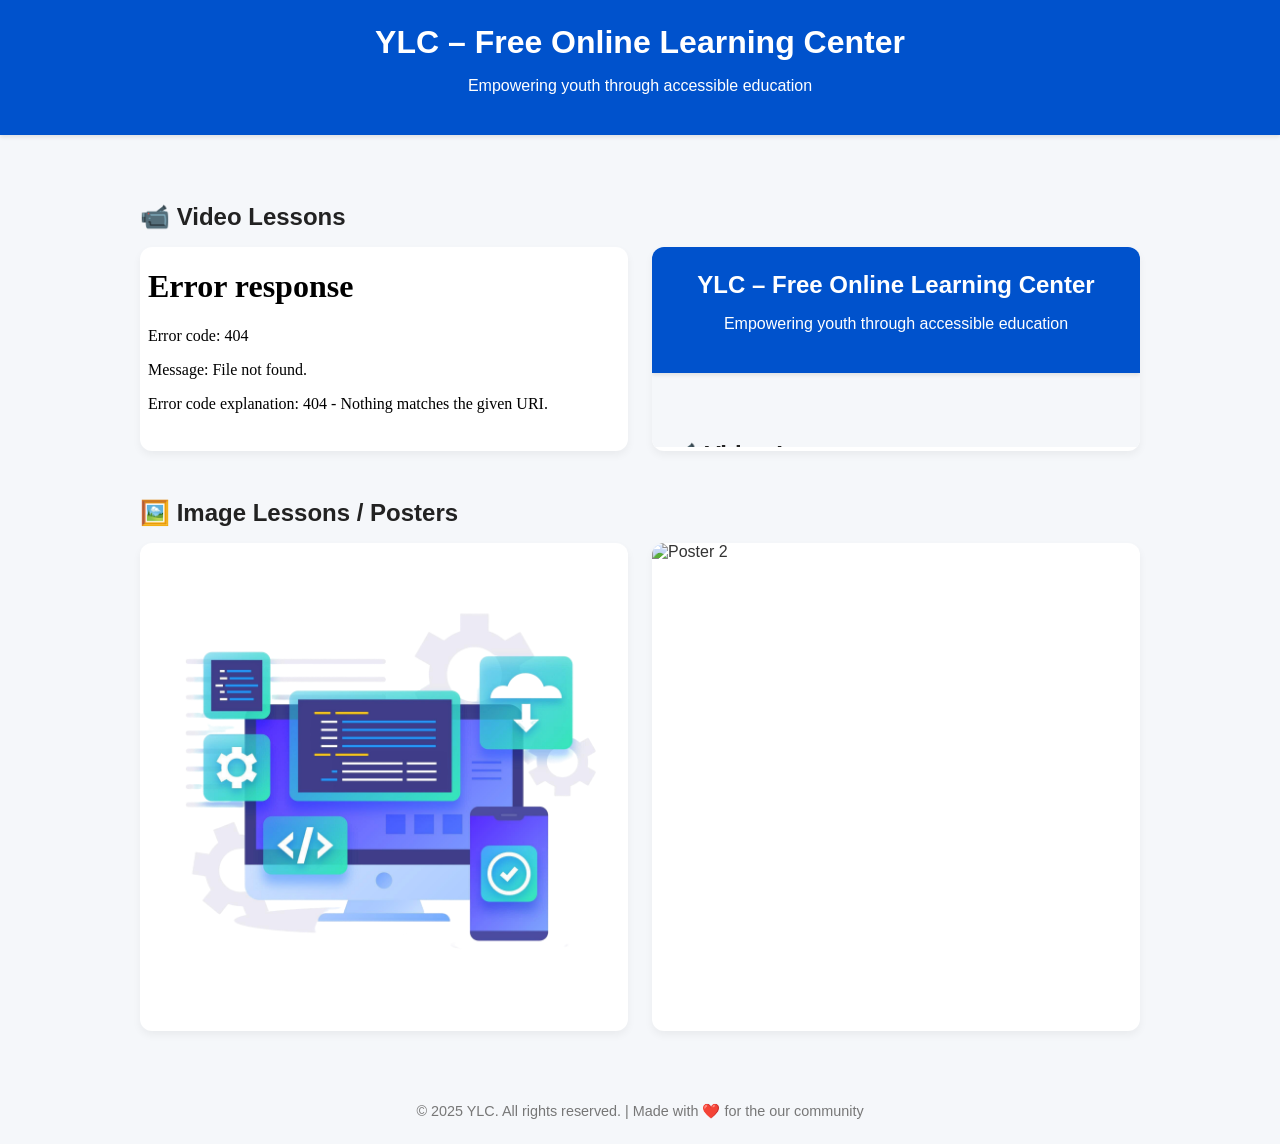
==== index.html @ c0b1ad54 "Update and rename main.html to index.html" ====
<!DOCTYPE html>
<html lang="en">
<head>
  <meta charset="UTF-8">
  <meta name="viewport" content="width=device-width, initial-scale=1">
  <title>YLC – Free Online Learning Center</title>
  <style>
    body {
      font-family: 'Segoe UI', sans-serif;
      background: #f5f7fa;
      margin: 0;
      padding: 0;
      color: #333;
    }

    header {
      background-color: #0052cc;
      color: white;
      padding: 1.5rem;
      text-align: center;
      box-shadow: 0 2px 4px rgba(0,0,0,0.1);
    }

    header h1 {
      margin: 0;
      font-size: 2rem;
    }

    .container {
      max-width: 1000px;
      margin: 2rem auto;
      padding: 1rem;
    }

    .section-title {
      font-size: 1.5rem;
      margin-bottom: 1rem;
      color: #222;
    }

    .videos, .images {
      display: grid;
      grid-template-columns: repeat(auto-fit, minmax(280px, 1fr));
      gap: 1.5rem;
    }

    .video-box, .image-box {
      background: white;
      border-radius: 12px;
      box-shadow: 0 4px 8px rgba(0,0,0,0.05);
      overflow: hidden;
      transition: transform 0.2s ease;
    }

    .video-box:hover, .image-box:hover {
      transform: translateY(-4px);
    }

    .video-box iframe {
      width: 100%;
      height: 200px;
      border: none;
    }

    .image-box img {
      width: 100%;
      height: auto;
      display: block;
    }

    .footer {
      text-align: center;
      padding: 1.5rem;
      font-size: 0.9rem;
      color: #777;
    }

    @media (max-width: 500px) {
      header h1 {
        font-size: 1.5rem;
      }
    }
  </style>
</head>
<body>

<header>
  <h1>YLC – Free Online Learning Center</h1>
  <p>Empowering youth through accessible education</p>
</header>

<div class="container">
  <section>
    <h2 class="section-title">📹 Video Lessons</h2>
    <div class="videos">
      <div class="video-box">
        <iframe src="Introduction to Basic Programming_ Summing Integers and Checking Even or Odd Numbers.mp4" title="Lesson 1"></iframe>
      </div>
      <div class="video-box">
        <iframe src="#" title="Lesson 2"></iframe>
      </div>
    </div>
  </section>

  <section style="margin-top: 3rem;">
    <h2 class="section-title">🖼️ Image Lessons / Posters</h2>
    <div class="images">
      <div class="image-box">
        <img src="desktop-smartphone-app-development.png" alt="Poster 1">
      </div>
      <div class="image-box">
        <img src="#" alt="Poster 2">
      </div>
    </div>
  </section>
</div>

<div class="footer">
  &copy; 2025 YLC. All rights reserved. | Made with ❤️ for the our community

</body>
</html>
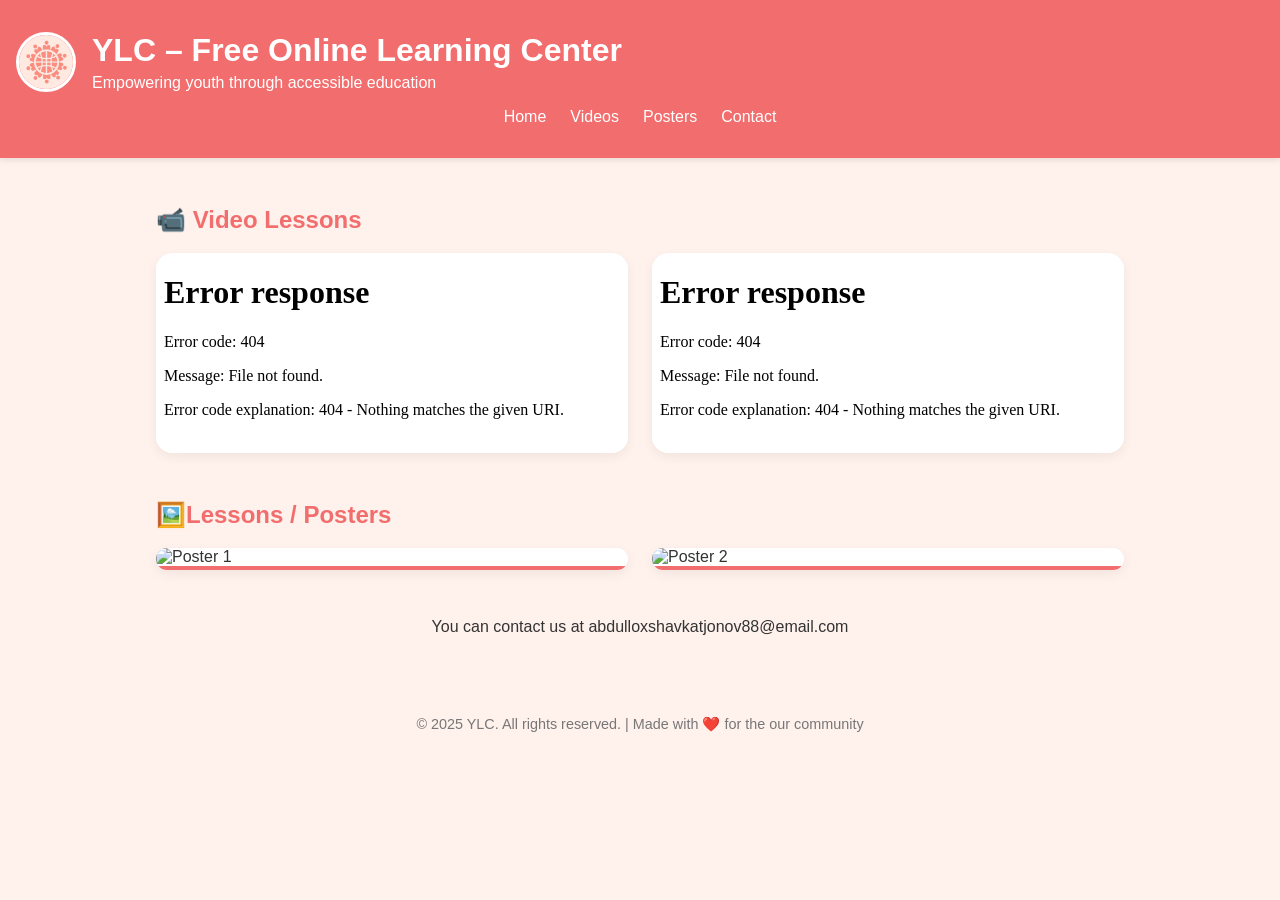
==== commit c8050834: "Add files via upload" ====
--- a/index.html
+++ b/index.html
@@ -1,122 +1,73 @@
 <!DOCTYPE html>
 <html lang="en">
 <head>
-  <meta charset="UTF-8">
-  <meta name="viewport" content="width=device-width, initial-scale=1">
+  <meta charset="UTF-8" />
+  <meta name="viewport" content="width=device-width, initial-scale=1" />
   <title>YLC – Free Online Learning Center</title>
-  <style>
-    body {
-      font-family: 'Segoe UI', sans-serif;
-      background: #f5f7fa;
-      margin: 0;
-      padding: 0;
-      color: #333;
-    }
-
-    header {
-      background-color: #0052cc;
-      color: white;
-      padding: 1.5rem;
-      text-align: center;
-      box-shadow: 0 2px 4px rgba(0,0,0,0.1);
-    }
-
-    header h1 {
-      margin: 0;
-      font-size: 2rem;
-    }
-
-    .container {
-      max-width: 1000px;
-      margin: 2rem auto;
-      padding: 1rem;
-    }
-
-    .section-title {
-      font-size: 1.5rem;
-      margin-bottom: 1rem;
-      color: #222;
-    }
-
-    .videos, .images {
-      display: grid;
-      grid-template-columns: repeat(auto-fit, minmax(280px, 1fr));
-      gap: 1.5rem;
-    }
-
-    .video-box, .image-box {
-      background: white;
-      border-radius: 12px;
-      box-shadow: 0 4px 8px rgba(0,0,0,0.05);
-      overflow: hidden;
-      transition: transform 0.2s ease;
-    }
-
-    .video-box:hover, .image-box:hover {
-      transform: translateY(-4px);
-    }
-
-    .video-box iframe {
-      width: 100%;
-      height: 200px;
-      border: none;
-    }
-
-    .image-box img {
-      width: 100%;
-      height: auto;
-      display: block;
-    }
-
-    .footer {
-      text-align: center;
-      padding: 1.5rem;
-      font-size: 0.9rem;
-      color: #777;
-    }
-
-    @media (max-width: 500px) {
-      header h1 {
-        font-size: 1.5rem;
-      }
-    }
-  </style>
+  <link rel="stylesheet" href="style.css" />
 </head>
 <body>
 
 <header>
-  <h1>YLC – Free Online Learning Center</h1>
-  <p>Empowering youth through accessible education</p>
+  <div class="header-content">
+    <img src="logo.jpeg" alt="YLC Logo" class="logo" />
+    <div class="header-text">
+      <h1>YLC – Free Online Learning Center</h1>
+      <p>Empowering youth through accessible education</p>
+    </div>
+  </div>
+
+  <nav class="navbar">
+    <button class="menu-toggle" onclick="toggleMenu()">☰ Menu</button>
+    <ul class="nav-links" id="navLinks">
+      <li><a href="#">Home</a></li>
+      <li><a href="#videos">Videos</a></li>
+      <li><a href="#posters">Posters</a></li>
+      <li><a href="#contact">Contact</a></li>
+    </ul>
+  </nav>
 </header>
 
+
 <div class="container">
-  <section>
+  <section id="videos">
     <h2 class="section-title">📹 Video Lessons</h2>
     <div class="videos">
       <div class="video-box">
         <iframe src="Introduction to Basic Programming_ Summing Integers and Checking Even or Odd Numbers.mp4" title="Lesson 1"></iframe>
       </div>
       <div class="video-box">
-        <iframe src="#" title="Lesson 2"></iframe>
+        <iframe src="Introduction to Basic Programming_ Summing Integers and Checking Even or Odd Numbers.mp4" title="Lesson 2"></iframe>
       </div>
     </div>
   </section>
 
-  <section style="margin-top: 3rem;">
-    <h2 class="section-title">🖼️ Image Lessons / Posters</h2>
+  <section id="posters" style="margin-top: 3rem;">
+    <h2 class="section-title">🖼️Lessons / Posters</h2>
     <div class="images">
       <div class="image-box">
-        <img src="desktop-smartphone-app-development.png" alt="Poster 1">
+        <img src="#" alt="Poster 1" />
       </div>
       <div class="image-box">
-        <img src="#" alt="Poster 2">
+        <img src="#" alt="Poster 2" />
       </div>
     </div>
+  </section>
+
+  <section id="contact" style="margin-top: 3rem;">
+    <p style="text-align: center;">You can contact us at abdulloxshavkatjonov88@email.com</p>
   </section>
 </div>
 
 <div class="footer">
   &copy; 2025 YLC. All rights reserved. | Made with ❤️ for the our community
+</div>
+
+<script>
+  function toggleMenu() {
+    document.getElementById("navLinks").classList.toggle("show");
+  }
+</script>
 
 </body>
 </html>
--- a/style.css
+++ b/style.css
@@ -0,0 +1,181 @@
+/* Reset and base styles */
+* {
+  margin: 0;
+  padding: 0;
+  box-sizing: border-box;
+}
+
+html, body {
+  font-family: 'Segoe UI', sans-serif;
+  background-color: #FFF1EC;
+  color: #333;
+  overflow-x: hidden;
+}
+
+/* Header */
+header {
+  background-color: #F26D6D;
+  color: white;
+  padding: 2rem 1rem;
+  text-align: center;
+  box-shadow: 0 2px 6px rgba(0,0,0,0.1);
+  position: relative;
+}
+.header-content {
+  display: flex;
+  align-items: center;
+  justify-content: flex-start;
+  gap: 1rem;
+  flex-wrap: wrap;
+}
+
+.logo {
+  width: 60px;
+  height: 60px;
+  border-radius: 50%;
+  object-fit: cover;
+  border: 3px solid white;
+  background-color: white;
+}
+
+.header-text {
+  text-align: left;
+}
+
+@media (max-width: 500px) {
+  .header-content {
+    flex-direction: column;
+    align-items: center;
+    text-align: center;
+  }
+
+  .header-text {
+    text-align: center;
+  }
+}
+
+header h1 {
+  margin-bottom: 0.3rem;
+  font-size: 2rem;
+}
+
+header p {
+  font-size: 1rem;
+}
+
+/* Navigation */
+.navbar {
+  margin-top: 1rem;
+}
+
+.menu-toggle {
+  display: none;
+  background-color: #d65a5a;
+  color: white;
+  padding: 0.5rem 1rem;
+  border: none;
+  font-size: 1rem;
+  cursor: pointer;
+  border-radius: 8px;
+}
+
+.nav-links {
+  list-style: none;
+  display: flex;
+  justify-content: center;
+  gap: 1.5rem;
+  margin-top: 1rem;
+  padding: 0;
+}
+
+.nav-links li a {
+  color: white;
+  text-decoration: none;
+  font-weight: 500;
+  transition: color 0.3s ease;
+}
+
+.nav-links li a:hover {
+  color: #ffe0d6;
+}
+
+/* Container & Sections */
+.container {
+  max-width: 1000px;
+  margin: 2rem auto;
+  padding: 1rem;
+}
+
+.section-title {
+  font-size: 1.5rem;
+  margin-bottom: 1.2rem;
+  color: #F26D6D;
+}
+
+/* Cards (Video/Image Boxes) */
+.videos, .images {
+  display: grid;
+  grid-template-columns: repeat(auto-fit, minmax(280px, 1fr));
+  gap: 1.5rem;
+}
+
+.video-box, .image-box {
+  background: white;
+  border-radius: 16px;
+  box-shadow: 0 4px 12px rgba(0,0,0,0.06);
+  overflow: hidden;
+  transition: transform 0.2s ease;
+}
+
+.video-box:hover, .image-box:hover {
+  transform: translateY(-6px);
+}
+
+.video-box iframe {
+  width: 100%;
+  height: 200px;
+  border: none;
+  display: block;
+}
+
+.image-box img {
+  width: 100%;
+  height: auto;
+  display: block;
+  border-bottom: 4px solid #F26D6D;
+}
+
+/* Footer */
+.footer {
+  text-align: center;
+  padding: 2rem;
+  font-size: 0.9rem;
+  color: #777;
+}
+
+/* Responsive Menu */
+@media (max-width: 700px) {
+  .menu-toggle {
+    display: block;
+    margin: 0 auto;
+  }
+
+  .nav-links {
+    display: none;
+    flex-direction: column;
+    align-items: center;
+    background-color: #f26d6d;
+    padding: 1rem;
+    border-radius: 12px;
+  }
+
+  .nav-links.show {
+    display: flex;
+  }
+}
+
+@media (max-width: 500px) {
+  header h1 {
+    font-size: 1.5rem;
+  }
+}
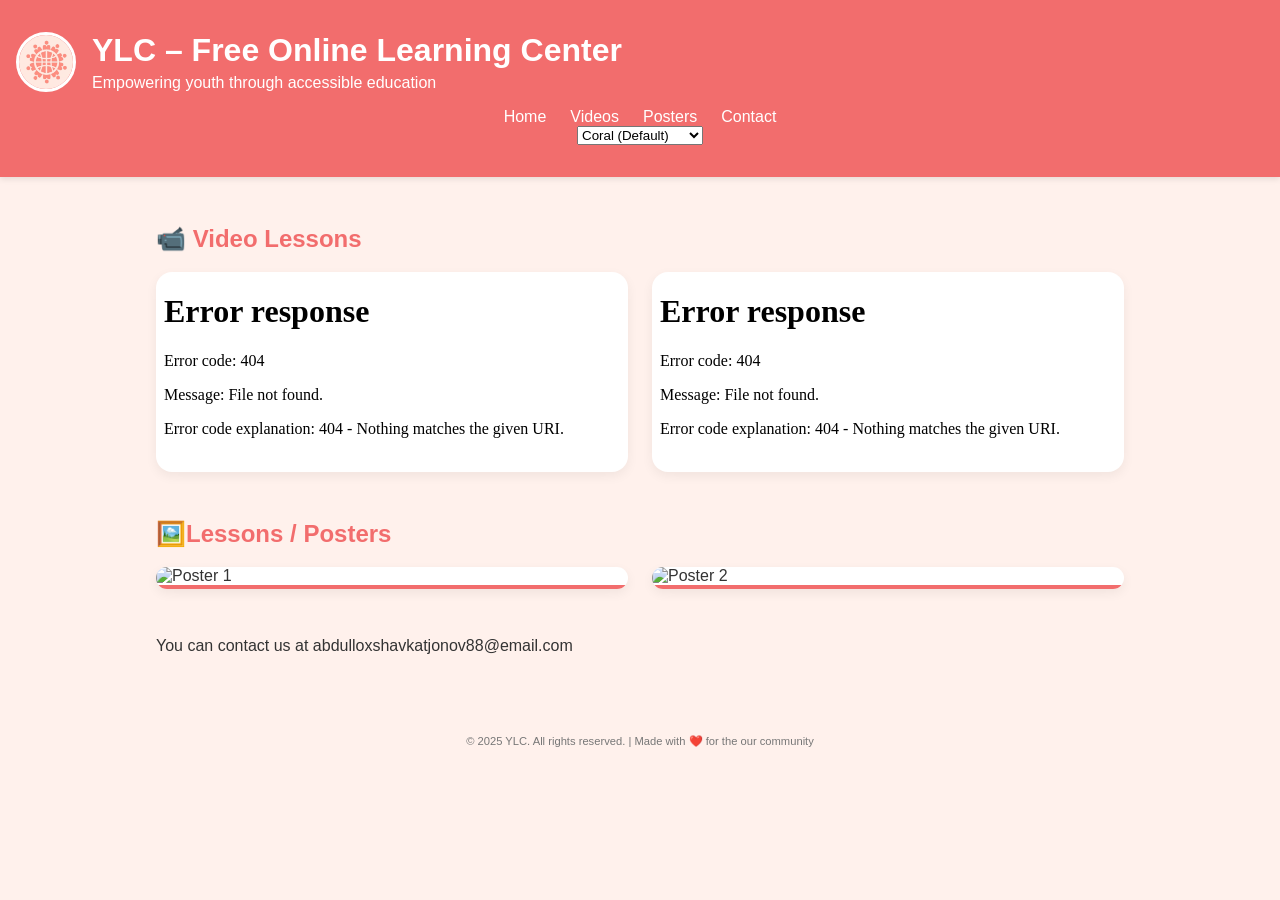
==== commit d3951e71: "Add files via upload" ====
--- a/index.html
+++ b/index.html
@@ -26,7 +26,27 @@
       <li><a href="#contact">Contact</a></li>
     </ul>
   </nav>
+  <select onchange="changeTheme(this.value)">
+    <option value="">Coral (Default)</option>
+    <option value="blue-theme">Blue Professional</option>
+    <option value="green-theme">Green Growth</option>
+    <option value="purple-theme">Purple Innovation</option>
+    <option value="dark-theme">Dark Elegant</option>
+    <option value="ocean-theme">Oceanic Calm</option>
+    <option value="earth-theme">Earth Tones</option>
+    <option value="sunset-theme">Sunset Bold</option>
+    <option value="cyberpunk-theme">Cyberpunk</option>
+    <option value="holo-theme">Holographic Ice</option>
+    <option value="steel-theme">Steel Matrix</option>
+    <option value="quantum-theme">Quantum Blue</option>
+    <option value="infra-theme">Infra Violet</option>
+
+  </select>
+
+
+
 </header>
+
 
 
 <div class="container">
@@ -55,7 +75,7 @@
   </section>
 
   <section id="contact" style="margin-top: 3rem;">
-    <p style="text-align: center;">You can contact us at abdulloxshavkatjonov88@email.com</p>
+    <p style="text-align: c/enter;">You can contact us at abdulloxshavkatjonov88@email.com</p>
   </section>
 </div>
 
@@ -67,7 +87,25 @@
   function toggleMenu() {
     document.getElementById("navLinks").classList.toggle("show");
   }
+  function changeTheme(themeName) {
+    document.body.classList.remove(
+      "blue-theme", "green-theme", "purple-theme", "dark-theme",
+      "ocean-theme", "earth-theme", "sunset-theme",
+      "cyberpunk-theme", "holo-theme", "steel-theme",
+      "quantum-theme", "infra-theme"
+    );
+
+    if (themeName) {
+      document.body.classList.add(themeName);
+    }
+}
+
+
+
+
+
 </script>
+
 
 </body>
 </html>
--- a/style.css
+++ b/style.css
@@ -145,11 +145,15 @@
   border-bottom: 4px solid #F26D6D;
 }
 
+/*contact*/
+.contact {
+    font-size: 1000px;
+}
 /* Footer */
 .footer {
   text-align: center;
   padding: 2rem;
-  font-size: 0.9rem;
+  font-size: 0.7rem;
   color: #777;
 }
 
@@ -179,3 +183,135 @@
     font-size: 1.5rem;
   }
 }
+:root {
+  --bg-color: #FFF1EC;
+  --text-color: #333;
+  --accent-color: #F26D6D;
+  --accent-hover: #ffe0d6;
+  --card-bg: white;
+  --border-color: #F26D6D;
+}
+
+body {
+  background-color: var(--bg-color);
+  color: var(--text-color);
+}
+
+header {
+  background-color: var(--accent-color);
+}
+
+.nav-links li a:hover {
+  color: var(--accent-hover);
+}
+
+.video-box, .image-box {
+  background: var(--card-bg);
+}
+
+.image-box img {
+  border-bottom: 4px solid var(--border-color);
+}
+.blue-theme {
+  --bg-color: #e0f4ff;
+  --text-color: #1a1a2e;
+  --accent-color: #3a7bd5;
+  --accent-hover: #a8d0f0;
+  --card-bg: #ffffff;
+  --border-color: #3a7bd5;
+}
+
+.green-theme {
+  --bg-color: #e9f7f1;
+  --text-color: #1d3c34;
+  --accent-color: #3fb68b;
+  --accent-hover: #a0dfc2;
+  --card-bg: #ffffff;
+  --border-color: #3fb68b;
+}
+
+.purple-theme {
+  --bg-color: #f5f0fa;
+  --text-color: #2e2b4f;
+  --accent-color: #7b4bb7;
+  --accent-hover: #cdbaf0;
+  --card-bg: #ffffff;
+  --border-color: #7b4bb7;
+}
+
+.dark-theme {
+  --bg-color: #121212;
+  --text-color: #f5f5f5;
+  --accent-color: #bb86fc;
+  --accent-hover: #3700b3;
+  --card-bg: #1e1e1e;
+  --border-color: #bb86fc;
+}
+
+.ocean-theme {
+  --bg-color: #e6f3f8;
+  --text-color: #0b2e47;
+  --accent-color: #1b98e0;
+  --accent-hover: #a7d8f8;
+  --card-bg: #ffffff;
+  --border-color: #1b98e0;
+}
+.earth-theme {
+  --bg-color: #f5f0e6;
+  --text-color: #3b2f2f;
+  --accent-color: #a47149;
+  --accent-hover: #e0c6b0;
+  --card-bg: #ffffff;
+  --border-color: #a47149;
+}
+.sunset-theme {
+  --bg-color: #fff4e6;
+  --text-color: #4b1e00;
+  --accent-color: #ff6b35;
+  --accent-hover: #ffb396;
+  --card-bg: #ffffff;
+  --border-color: #ff6b35;
+}
+.cyberpunk-theme {
+  --bg-color: #0d0d0d;
+  --text-color: #f8f8f8;
+  --accent-color: #ff007f;
+  --accent-hover: #ff80bf;
+  --card-bg: #1a1a1a;
+  --border-color: #ff007f;
+}
+.holo-theme {
+  --bg-color: #f2f9ff;
+  --text-color: #1c1c1c;
+  --accent-color: #74b9ff;
+  --accent-hover: #d0e8ff;
+  --card-bg: #ffffff;
+  --border-color: #74b9ff;
+}
+.steel-theme {
+  --bg-color: #e3e6e8;
+  --text-color: #1f1f1f;
+  --accent-color: #607d8b;
+  --accent-hover: #b0c4cc;
+  --card-bg: #f9f9f9;
+  --border-color: #607d8b;
+}
+.quantum-theme {
+  --bg-color: #0f172a;
+  --text-color: #e0f2fe;
+  --accent-color: #38bdf8;
+  --accent-hover: #7dd3fc;
+  --card-bg: #1e293b;
+  --border-color: #38bdf8;
+}
+.infra-theme {
+  --bg-color: #1a1a2e;
+  --text-color: #fdf6ff;
+  --accent-color: #c084fc;
+  --accent-hover: #e9d5ff;
+  --card-bg: #2e2b4f;
+  --border-color: #c084fc;
+}
+
+
+/* And so on, replace hardcoded colors with variables */
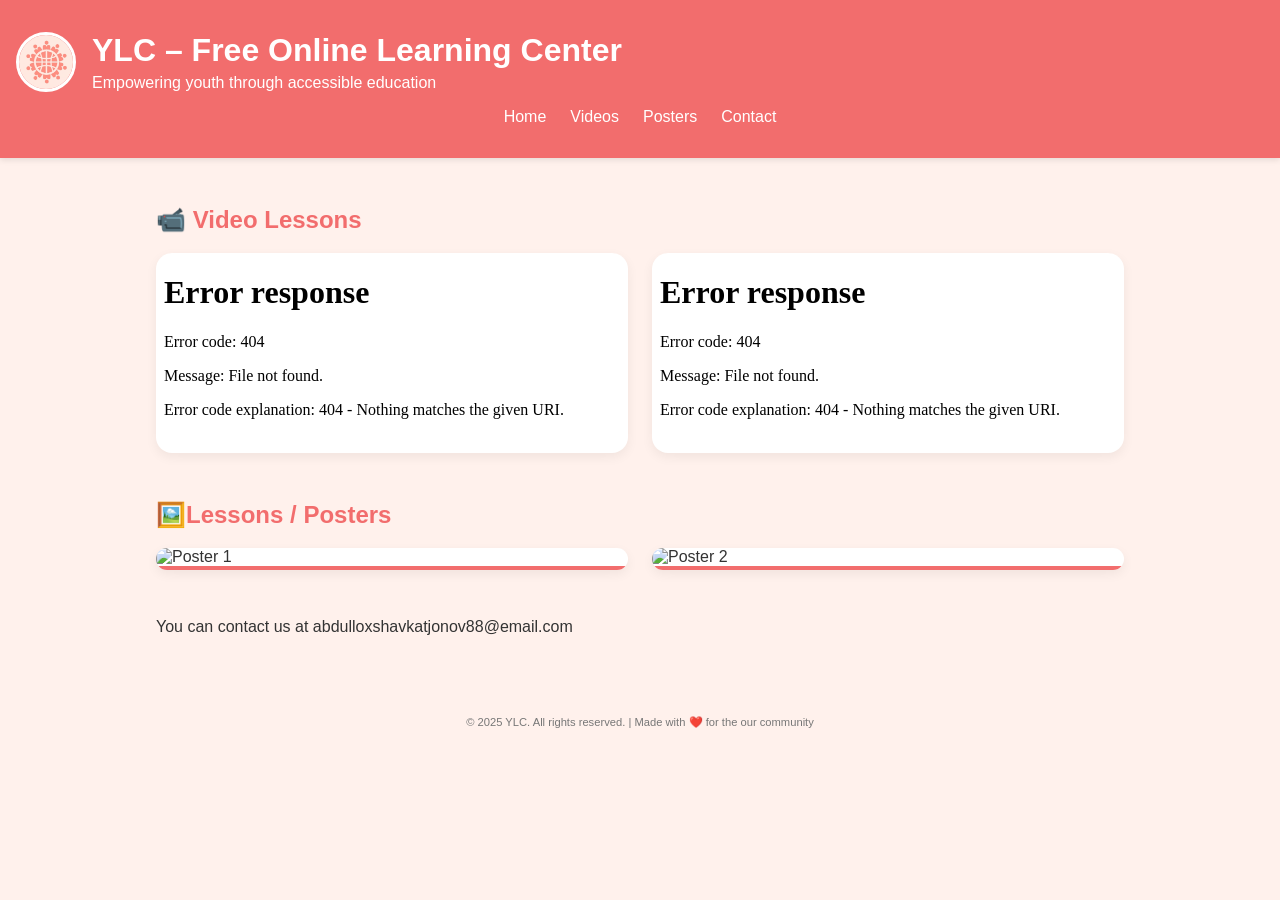
==== commit 0fbe69be: "Add files via upload" ====
--- a/index.html
+++ b/index.html
@@ -5,6 +5,7 @@
   <meta name="viewport" content="width=device-width, initial-scale=1" />
   <title>YLC – Free Online Learning Center</title>
   <link rel="stylesheet" href="style.css" />
+  
 </head>
 <body>
 
@@ -26,22 +27,6 @@
       <li><a href="#contact">Contact</a></li>
     </ul>
   </nav>
-  <select onchange="changeTheme(this.value)">
-    <option value="">Coral (Default)</option>
-    <option value="blue-theme">Blue Professional</option>
-    <option value="green-theme">Green Growth</option>
-    <option value="purple-theme">Purple Innovation</option>
-    <option value="dark-theme">Dark Elegant</option>
-    <option value="ocean-theme">Oceanic Calm</option>
-    <option value="earth-theme">Earth Tones</option>
-    <option value="sunset-theme">Sunset Bold</option>
-    <option value="cyberpunk-theme">Cyberpunk</option>
-    <option value="holo-theme">Holographic Ice</option>
-    <option value="steel-theme">Steel Matrix</option>
-    <option value="quantum-theme">Quantum Blue</option>
-    <option value="infra-theme">Infra Violet</option>
-
-  </select>
 
 
 
@@ -87,18 +72,6 @@
   function toggleMenu() {
     document.getElementById("navLinks").classList.toggle("show");
   }
-  function changeTheme(themeName) {
-    document.body.classList.remove(
-      "blue-theme", "green-theme", "purple-theme", "dark-theme",
-      "ocean-theme", "earth-theme", "sunset-theme",
-      "cyberpunk-theme", "holo-theme", "steel-theme",
-      "quantum-theme", "infra-theme"
-    );
-
-    if (themeName) {
-      document.body.classList.add(themeName);
-    }
-}
 
 
 
--- a/style.css
+++ b/style.css
@@ -212,106 +212,5 @@
 .image-box img {
   border-bottom: 4px solid var(--border-color);
 }
-.blue-theme {
-  --bg-color: #e0f4ff;
-  --text-color: #1a1a2e;
-  --accent-color: #3a7bd5;
-  --accent-hover: #a8d0f0;
-  --card-bg: #ffffff;
-  --border-color: #3a7bd5;
-}
-
-.green-theme {
-  --bg-color: #e9f7f1;
-  --text-color: #1d3c34;
-  --accent-color: #3fb68b;
-  --accent-hover: #a0dfc2;
-  --card-bg: #ffffff;
-  --border-color: #3fb68b;
-}
-
-.purple-theme {
-  --bg-color: #f5f0fa;
-  --text-color: #2e2b4f;
-  --accent-color: #7b4bb7;
-  --accent-hover: #cdbaf0;
-  --card-bg: #ffffff;
-  --border-color: #7b4bb7;
-}
-
-.dark-theme {
-  --bg-color: #121212;
-  --text-color: #f5f5f5;
-  --accent-color: #bb86fc;
-  --accent-hover: #3700b3;
-  --card-bg: #1e1e1e;
-  --border-color: #bb86fc;
-}
-
-.ocean-theme {
-  --bg-color: #e6f3f8;
-  --text-color: #0b2e47;
-  --accent-color: #1b98e0;
-  --accent-hover: #a7d8f8;
-  --card-bg: #ffffff;
-  --border-color: #1b98e0;
-}
-.earth-theme {
-  --bg-color: #f5f0e6;
-  --text-color: #3b2f2f;
-  --accent-color: #a47149;
-  --accent-hover: #e0c6b0;
-  --card-bg: #ffffff;
-  --border-color: #a47149;
-}
-.sunset-theme {
-  --bg-color: #fff4e6;
-  --text-color: #4b1e00;
-  --accent-color: #ff6b35;
-  --accent-hover: #ffb396;
-  --card-bg: #ffffff;
-  --border-color: #ff6b35;
-}
-.cyberpunk-theme {
-  --bg-color: #0d0d0d;
-  --text-color: #f8f8f8;
-  --accent-color: #ff007f;
-  --accent-hover: #ff80bf;
-  --card-bg: #1a1a1a;
-  --border-color: #ff007f;
-}
-.holo-theme {
-  --bg-color: #f2f9ff;
-  --text-color: #1c1c1c;
-  --accent-color: #74b9ff;
-  --accent-hover: #d0e8ff;
-  --card-bg: #ffffff;
-  --border-color: #74b9ff;
-}
-.steel-theme {
-  --bg-color: #e3e6e8;
-  --text-color: #1f1f1f;
-  --accent-color: #607d8b;
-  --accent-hover: #b0c4cc;
-  --card-bg: #f9f9f9;
-  --border-color: #607d8b;
-}
-.quantum-theme {
-  --bg-color: #0f172a;
-  --text-color: #e0f2fe;
-  --accent-color: #38bdf8;
-  --accent-hover: #7dd3fc;
-  --card-bg: #1e293b;
-  --border-color: #38bdf8;
-}
-.infra-theme {
-  --bg-color: #1a1a2e;
-  --text-color: #fdf6ff;
-  --accent-color: #c084fc;
-  --accent-hover: #e9d5ff;
-  --card-bg: #2e2b4f;
-  --border-color: #c084fc;
-}
-
 
 /* And so on, replace hardcoded colors with variables */
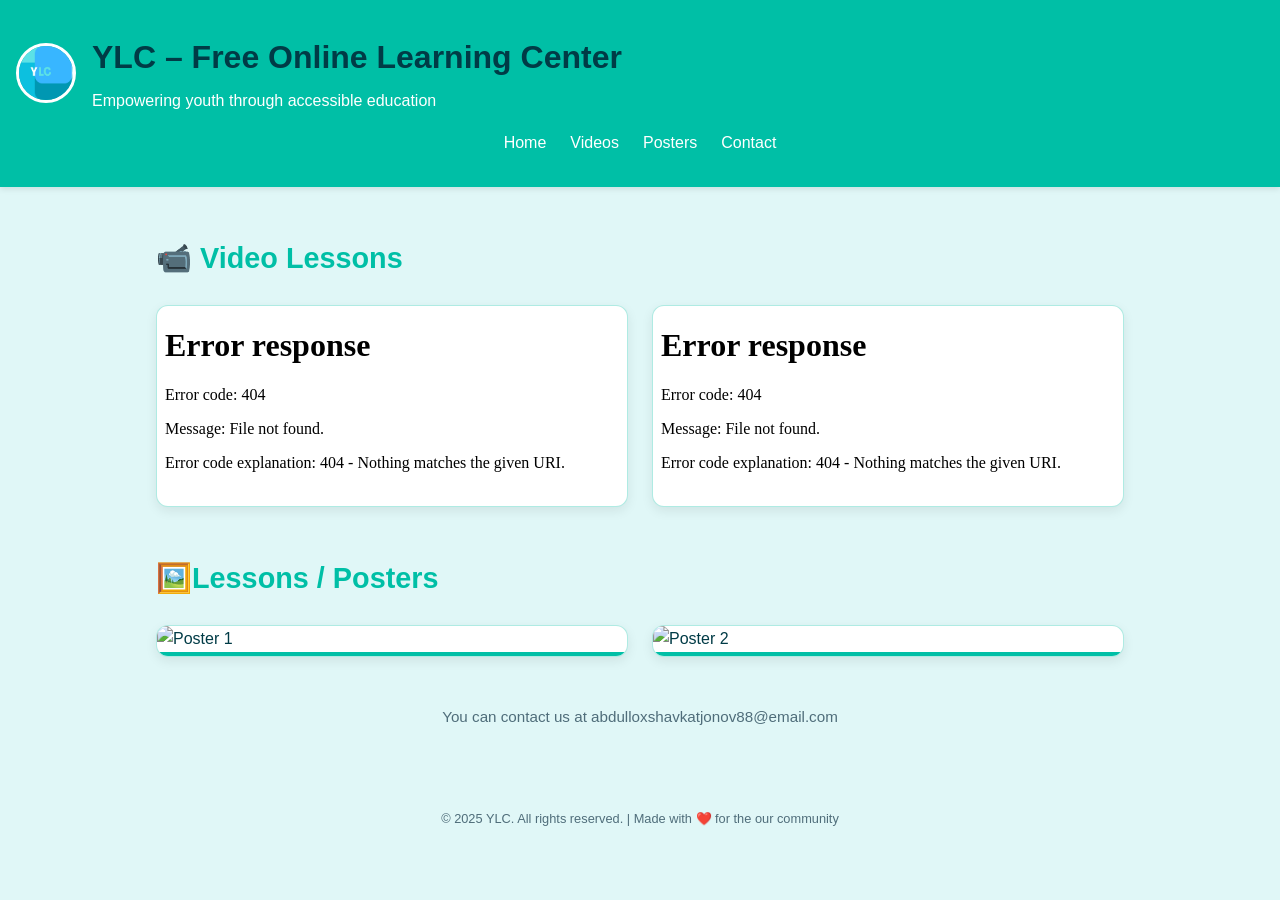
==== commit 533fd83d: "Add files via upload" ====
--- a/index.html
+++ b/index.html
@@ -11,7 +11,7 @@
 
 <header>
   <div class="header-content">
-    <img src="logo.jpeg" alt="YLC Logo" class="logo" />
+    <img src="logo.png" alt="YLC Logo" class="logo" />
     <div class="header-text">
       <h1>YLC – Free Online Learning Center</h1>
       <p>Empowering youth through accessible education</p>
--- a/style.css
+++ b/style.css
@@ -1,4 +1,21 @@
-/* Reset and base styles */
+:root {
+  --bg-color: #e0f7f7;
+  --text-color: #003b46;
+  --accent-color: #00bfa6;
+  --accent-hover: #008b7d;
+  --card-bg: #ffffff;
+  --border-color: #00bfa650;
+  --heading-color: #003b46;
+  --subtext-color: #4f6d7a;
+  --link-color: #00bfa6;
+  --link-hover: #008b7d;
+  --button-bg: #00bfa6;
+  --button-hover-bg: #008b7d;
+  --button-text: #ffffff;
+  --font-family: 'Segoe UI', sans-serif;
+}
+
+/* Reset & base */
 * {
   margin: 0;
   padding: 0;
@@ -6,21 +23,23 @@
 }
 
 html, body {
-  font-family: 'Segoe UI', sans-serif;
-  background-color: #FFF1EC;
-  color: #333;
+  font-family: var(--font-family);
+  background-color: var(--bg-color);
+  color: var(--text-color);
   overflow-x: hidden;
+  line-height: 1.6;
+  transition: background 0.3s ease, color 0.3s ease;
 }
 
 /* Header */
 header {
-  background-color: #F26D6D;
-  color: white;
+  background-color: var(--accent-color);
+  color: var(--button-text);
   padding: 2rem 1rem;
   text-align: center;
   box-shadow: 0 2px 6px rgba(0,0,0,0.1);
-  position: relative;
-}
+}
+
 .header-content {
   display: flex;
   align-items: center;
@@ -42,25 +61,15 @@
   text-align: left;
 }
 
-@media (max-width: 500px) {
-  .header-content {
-    flex-direction: column;
-    align-items: center;
-    text-align: center;
-  }
-
-  .header-text {
-    text-align: center;
-  }
-}
-
 header h1 {
   margin-bottom: 0.3rem;
   font-size: 2rem;
+  color: var(--heading-color);
 }
 
 header p {
   font-size: 1rem;
+  color: var(--button-text);
 }
 
 /* Navigation */
@@ -70,8 +79,8 @@
 
 .menu-toggle {
   display: none;
-  background-color: #d65a5a;
-  color: white;
+  background-color: var(--accent-hover);
+  color: var(--button-text);
   padding: 0.5rem 1rem;
   border: none;
   font-size: 1rem;
@@ -85,21 +94,20 @@
   justify-content: center;
   gap: 1.5rem;
   margin-top: 1rem;
-  padding: 0;
 }
 
 .nav-links li a {
-  color: white;
+  color: var(--button-text);
   text-decoration: none;
   font-weight: 500;
   transition: color 0.3s ease;
 }
 
 .nav-links li a:hover {
-  color: #ffe0d6;
-}
-
-/* Container & Sections */
+  color: var(--accent-hover);
+}
+
+/* Main Content */
 .container {
   max-width: 1000px;
   margin: 2rem auto;
@@ -107,12 +115,12 @@
 }
 
 .section-title {
-  font-size: 1.5rem;
-  margin-bottom: 1.2rem;
-  color: #F26D6D;
-}
-
-/* Cards (Video/Image Boxes) */
+  font-size: 1.8rem;
+  margin-bottom: 1.5rem;
+  color: var(--accent-color);
+}
+
+/* Cards */
 .videos, .images {
   display: grid;
   grid-template-columns: repeat(auto-fit, minmax(280px, 1fr));
@@ -120,10 +128,11 @@
 }
 
 .video-box, .image-box {
-  background: white;
-  border-radius: 16px;
-  box-shadow: 0 4px 12px rgba(0,0,0,0.06);
+  background: var(--card-bg);
+  border: 1px solid var(--border-color);
+  border-radius: 12px;
   overflow: hidden;
+  box-shadow: 0 4px 12px rgba(0, 0, 0, 0.08);
   transition: transform 0.2s ease;
 }
 
@@ -142,22 +151,25 @@
   width: 100%;
   height: auto;
   display: block;
-  border-bottom: 4px solid #F26D6D;
-}
-
-/*contact*/
-.contact {
-    font-size: 1000px;
-}
+  border-bottom: 4px solid var(--accent-color);
+}
+
+/* Contact */
+#contact {
+  color: var(--subtext-color);
+  font-size: 0.95rem;
+  text-align: center;
+}
+
 /* Footer */
 .footer {
   text-align: center;
   padding: 2rem;
-  font-size: 0.7rem;
-  color: #777;
-}
-
-/* Responsive Menu */
+  font-size: 0.8rem;
+  color: var(--subtext-color);
+}
+
+/* Responsive */
 @media (max-width: 700px) {
   .menu-toggle {
     display: block;
@@ -168,7 +180,7 @@
     display: none;
     flex-direction: column;
     align-items: center;
-    background-color: #f26d6d;
+    background-color: var(--accent-color);
     padding: 1rem;
     border-radius: 12px;
   }
@@ -179,38 +191,17 @@
 }
 
 @media (max-width: 500px) {
+  .header-content {
+    flex-direction: column;
+    align-items: center;
+    text-align: center;
+  }
+
+  .header-text {
+    text-align: center;
+  }
+
   header h1 {
     font-size: 1.5rem;
   }
 }
-:root {
-  --bg-color: #FFF1EC;
-  --text-color: #333;
-  --accent-color: #F26D6D;
-  --accent-hover: #ffe0d6;
-  --card-bg: white;
-  --border-color: #F26D6D;
-}
-
-body {
-  background-color: var(--bg-color);
-  color: var(--text-color);
-}
-
-header {
-  background-color: var(--accent-color);
-}
-
-.nav-links li a:hover {
-  color: var(--accent-hover);
-}
-
-.video-box, .image-box {
-  background: var(--card-bg);
-}
-
-.image-box img {
-  border-bottom: 4px solid var(--border-color);
-}
-
-/* And so on, replace hardcoded colors with variables */
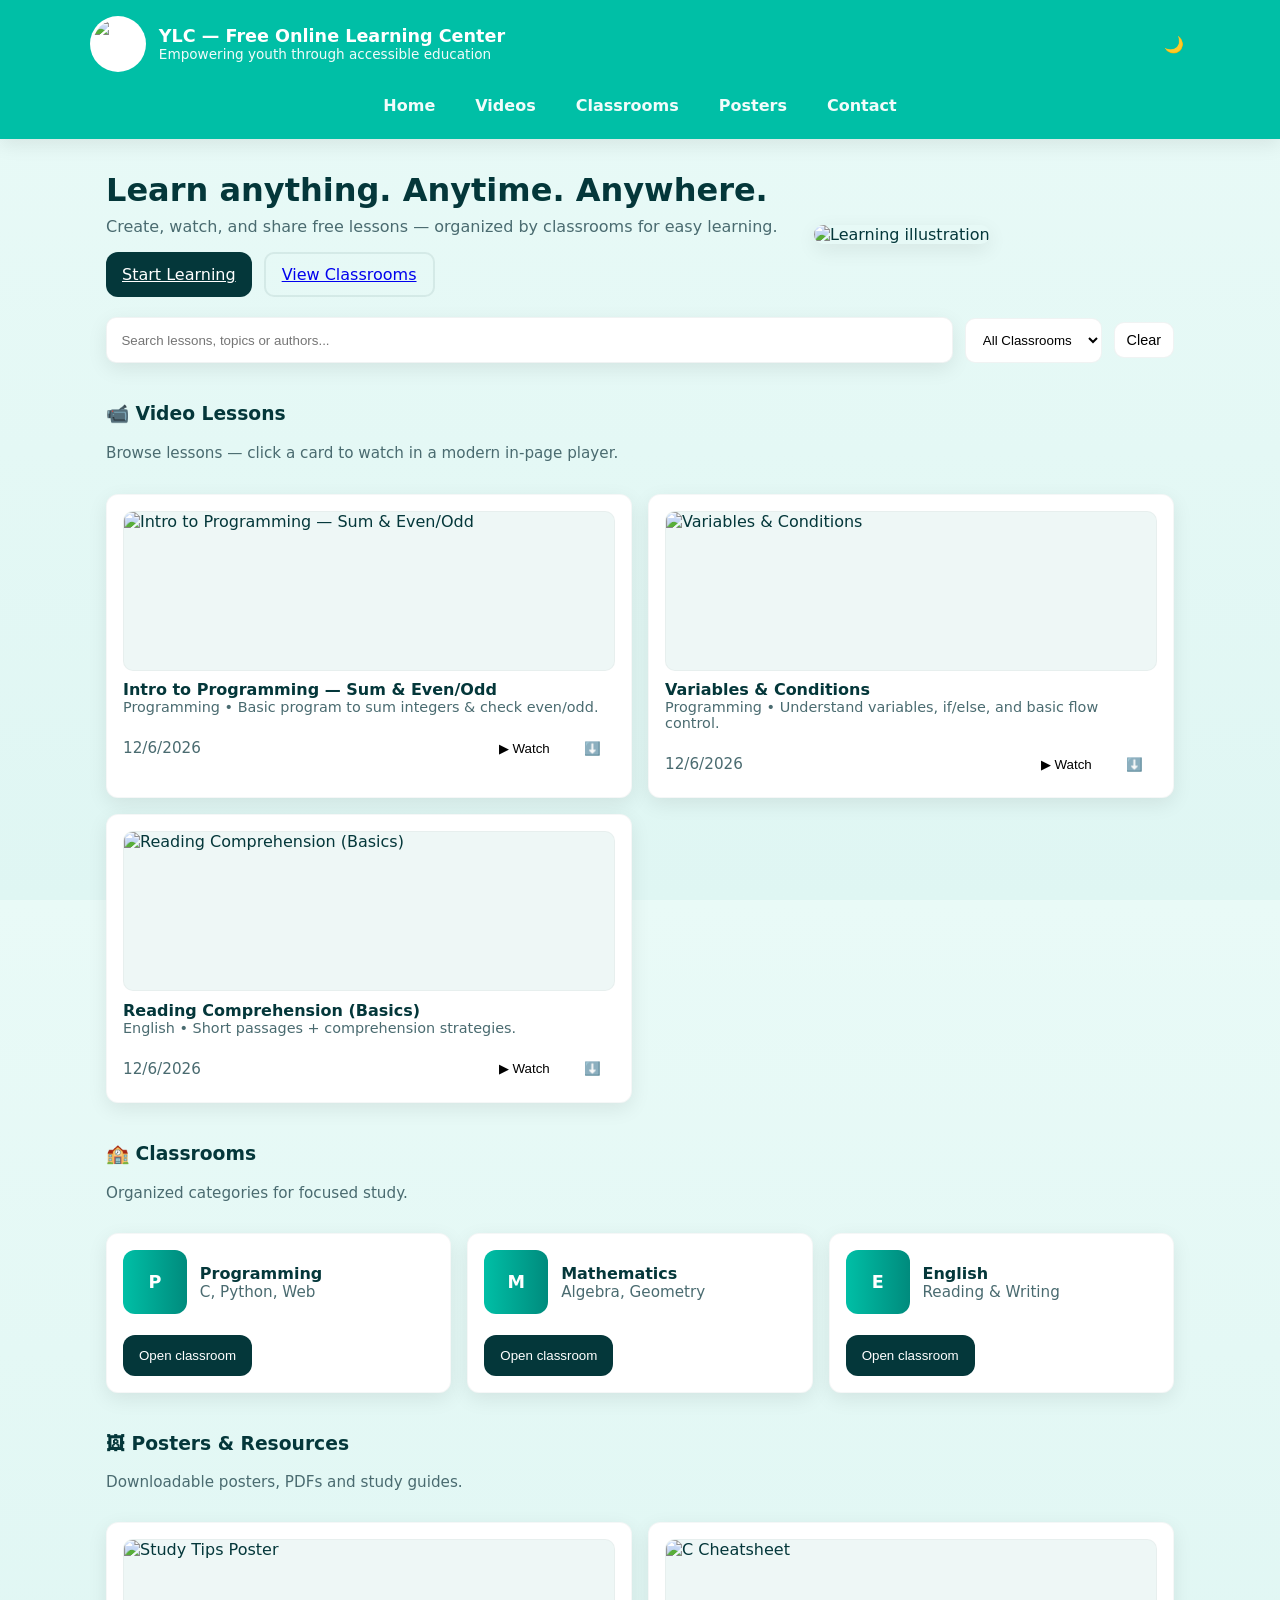
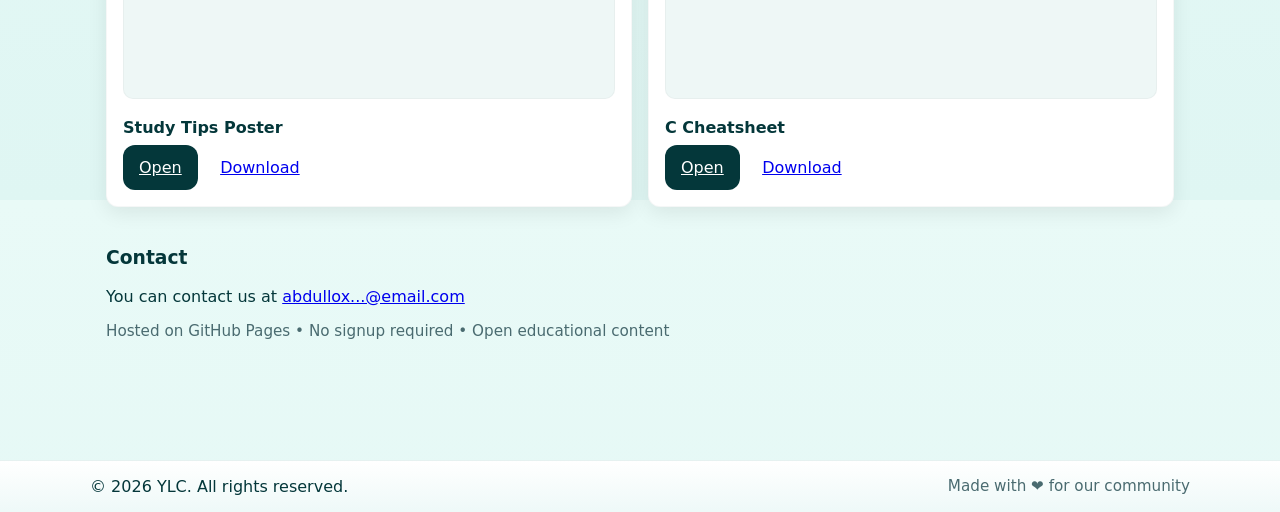
==== commit db60af59: "Add files via upload" ====
--- a/index.html
+++ b/index.html
@@ -1,84 +1,123 @@
-<!DOCTYPE html>
+<!doctype html>
 <html lang="en">
 <head>
-  <meta charset="UTF-8" />
-  <meta name="viewport" content="width=device-width, initial-scale=1" />
-  <title>YLC – Free Online Learning Center</title>
+  <meta charset="utf-8" />
+  <meta name="viewport" content="width=device-width,initial-scale=1" />
+  <title>YLC — Free Online Learning Center</title>
   <link rel="stylesheet" href="style.css" />
-  
+  <meta name="description" content="YLC — Free Online Learning Center. Video lessons, classrooms, posters and resources." />
 </head>
 <body>
+  <header class="site-header">
+    <div class="header-inner">
+      <div class="brand">
+        <img src="images/logo-placeholder.png" alt="YLC logo" class="logo" />
+        <div>
+          <h1>YLC — Free Online Learning Center</h1>
+          <p class="tag">Empowering youth through accessible education</p>
+        </div>
+      </div>
 
-<header>
-  <div class="header-content">
-    <img src="logo.png" alt="YLC Logo" class="logo" />
-    <div class="header-text">
-      <h1>YLC – Free Online Learning Center</h1>
-      <p>Empowering youth through accessible education</p>
+      <div class="controls">
+        <button id="themeToggle" class="btn icon">🌗</button>
+        <button id="menuBtn" class="btn icon mobile-only">☰</button>
+      </div>
+    </div>
+
+    <nav class="main-nav" id="mainNav">
+      <a href="#home" data-link>Home</a>
+      <a href="#videos" data-link>Videos</a>
+      <a href="#classrooms" data-link>Classrooms</a>
+      <a href="#posters" data-link>Posters</a>
+      <a href="#contact" data-link>Contact</a>
+    </nav>
+  </header>
+
+  <main class="container">
+    <!-- HERO -->
+    <section id="home" class="hero">
+      <div class="hero-content">
+        <h2>Learn anything. Anytime. Anywhere.</h2>
+        <p>Create, watch, and share free lessons — organized by classrooms for easy learning.</p>
+        <div class="cta-row">
+          <a href="#videos" class="btn primary">Start Learning</a>
+          <a href="#classrooms" class="btn outline">View Classrooms</a>
+        </div>
+      </div>
+
+      <div class="hero-art">
+        <img src="images/hero-illustration-placeholder.png" alt="Learning illustration" />
+      </div>
+    </section>
+
+    <!-- SEARCH & FILTER -->
+    <section class="search-bar">
+      <input id="searchInput" type="search" placeholder="Search lessons, topics or authors..." />
+      <select id="categoryFilter" aria-label="Filter by category">
+        <option value="">All Classrooms</option>
+      </select>
+      <button id="clearFilters" class="btn small">Clear</button>
+    </section>
+
+    <!-- VIDEOS -->
+    <section id="videos" class="section">
+      <div class="section-header">
+        <h3>📹 Video Lessons</h3>
+        <p class="muted">Browse lessons — click a card to watch in a modern in-page player.</p>
+      </div>
+
+      <div id="lessonsGrid" class="grid"></div>
+    </section>
+
+    <!-- CLASSROOMS -->
+    <section id="classrooms" class="section">
+      <div class="section-header">
+        <h3>🏫 Classrooms</h3>
+        <p class="muted">Organized categories for focused study.</p>
+      </div>
+
+      <div id="classroomsGrid" class="cards-grid"></div>
+    </section>
+
+    <!-- POSTERS / RESOURCES -->
+    <section id="posters" class="section">
+      <div class="section-header">
+        <h3>🖼 Posters & Resources</h3>
+        <p class="muted">Downloadable posters, PDFs and study guides.</p>
+      </div>
+
+      <div id="postersGrid" class="grid"></div>
+    </section>
+
+    <!-- CONTACT -->
+    <section id="contact" class="section contact">
+      <h3>Contact</h3>
+      <p>You can contact us at <a href="mailto:abdulloxshavkatjonov88@email.com">abdullox...@email.com</a></p>
+      <p class="muted">Hosted on GitHub Pages • No signup required • Open educational content</p>
+    </section>
+  </main>
+
+  <footer class="site-footer">
+    <div class="footer-inner">
+      <div>© <span id="year"></span> YLC. All rights reserved.</div>
+      <div class="muted">Made with ❤️ for our community</div>
+    </div>
+  </footer>
+
+  <!-- VIDEO MODAL -->
+  <div id="videoModal" class="modal" aria-hidden="true">
+    <div class="modal-panel" role="dialog" aria-modal="true">
+      <button class="modal-close btn icon" id="closeModal">✕</button>
+      <div class="video-frame" id="videoFrame">
+        <!-- injected by JS: either <video> or <iframe> -->
+      </div>
+      <div class="modal-meta">
+        <h4 id="modalTitle"></h4>
+        <p id="modalDesc" class="muted"></p>
+      </div>
     </div>
   </div>
 
-  <nav class="navbar">
-    <button class="menu-toggle" onclick="toggleMenu()">☰ Menu</button>
-    <ul class="nav-links" id="navLinks">
-      <li><a href="#">Home</a></li>
-      <li><a href="#videos">Videos</a></li>
-      <li><a href="#posters">Posters</a></li>
-      <li><a href="#contact">Contact</a></li>
-    </ul>
-  </nav>
-
-
-
-</header>
-
-
-
-<div class="container">
-  <section id="videos">
-    <h2 class="section-title">📹 Video Lessons</h2>
-    <div class="videos">
-      <div class="video-box">
-        <iframe src="Introduction to Basic Programming_ Summing Integers and Checking Even or Odd Numbers.mp4" title="Lesson 1"></iframe>
-      </div>
-      <div class="video-box">
-        <iframe src="Introduction to Basic Programming_ Summing Integers and Checking Even or Odd Numbers.mp4" title="Lesson 2"></iframe>
-      </div>
-    </div>
-  </section>
-
-  <section id="posters" style="margin-top: 3rem;">
-    <h2 class="section-title">🖼️Lessons / Posters</h2>
-    <div class="images">
-      <div class="image-box">
-        <img src="#" alt="Poster 1" />
-      </div>
-      <div class="image-box">
-        <img src="#" alt="Poster 2" />
-      </div>
-    </div>
-  </section>
-
-  <section id="contact" style="margin-top: 3rem;">
-    <p style="text-align: c/enter;">You can contact us at abdulloxshavkatjonov88@email.com</p>
-  </section>
-</div>
-
-<div class="footer">
-  &copy; 2025 YLC. All rights reserved. | Made with ❤️ for the our community
-</div>
-
-<script>
-  function toggleMenu() {
-    document.getElementById("navLinks").classList.toggle("show");
-  }
-
-
-
-
-
-</script>
-
-
+  <script src="script.js"></script>
 </body>
 </html>
--- a/style.css
+++ b/style.css
@@ -1,207 +1,165 @@
-:root {
-  --bg-color: #e0f7f7;
-  --text-color: #003b46;
-  --accent-color: #00bfa6;
-  --accent-hover: #008b7d;
-  --card-bg: #ffffff;
-  --border-color: #00bfa650;
-  --heading-color: #003b46;
-  --subtext-color: #4f6d7a;
-  --link-color: #00bfa6;
-  --link-hover: #008b7d;
-  --button-bg: #00bfa6;
-  --button-hover-bg: #008b7d;
-  --button-text: #ffffff;
-  --font-family: 'Segoe UI', sans-serif;
+:root{
+  --bg: #e9faf7;
+  --card: #ffffff;
+  --accent: #00bfa6;
+  --accent-700: #008b7d;
+  --muted: #4a6b70;
+  --text: #04373a;
+  --glass: rgba(255,255,255,0.7);
+  --radius: 12px;
+  --shadow: 0 6px 20px rgba(3,16,18,0.08);
+  --ff: "Segoe UI", Roboto, system-ui, -apple-system, "Helvetica Neue", Arial;
 }
 
-/* Reset & base */
-* {
-  margin: 0;
-  padding: 0;
-  box-sizing: border-box;
-}
-
-html, body {
-  font-family: var(--font-family);
-  background-color: var(--bg-color);
-  color: var(--text-color);
-  overflow-x: hidden;
-  line-height: 1.6;
-  transition: background 0.3s ease, color 0.3s ease;
+*{box-sizing:border-box}
+html,body{height:100%}
+body{
+  margin:0;
+  font-family:var(--ff);
+  background:linear-gradient(180deg,#e9faf7 0%, #dff6f3 100%);
+  color:var(--text);
+  -webkit-font-smoothing:antialiased;
+  -moz-osx-font-smoothing:grayscale;
+  transition:background .25s, color .25s;
 }
 
 /* Header */
-header {
-  background-color: var(--accent-color);
-  color: var(--button-text);
-  padding: 2rem 1rem;
-  text-align: center;
-  box-shadow: 0 2px 6px rgba(0,0,0,0.1);
+.site-header{
+  background:var(--accent);
+  color:white;
+  padding:1rem 1.25rem;
+  position:sticky;
+  top:0;
+  z-index:40;
+  box-shadow: 0 6px 18px rgba(0,0,0,0.08);
+}
+.header-inner{
+  max-width:1100px;
+  margin:0 auto;
+  display:flex;
+  align-items:center;
+  justify-content:space-between;
+  gap:1rem;
+}
+.brand{display:flex;align-items:center;gap:0.8rem}
+.logo{width:56px;height:56px;border-radius:50%;object-fit:cover;border:3px solid rgba(255,255,255,0.15);background:white}
+.site-header h1{font-size:1.1rem;margin:0}
+.tag{margin:0;font-size:0.85rem;opacity:0.95}
+
+/* Nav */
+.main-nav{
+  display:flex;
+  gap:1rem;
+  justify-content:center;
+  padding:0.5rem;
+  background:transparent;
+  max-width:1100px;
+  margin:0.5rem auto -0.5rem;
+}
+.main-nav a{
+  color:rgba(255,255,255,0.95);
+  text-decoration:none;
+  padding:0.5rem 0.75rem;
+  border-radius:8px;
+  font-weight:600;
+}
+.main-nav a:hover{background:rgba(255,255,255,0.08)}
+
+/* Container */
+.container{
+  max-width:1100px;
+  margin:2rem auto;
+  padding:0 1rem 3rem;
 }
 
-.header-content {
-  display: flex;
-  align-items: center;
-  justify-content: flex-start;
-  gap: 1rem;
-  flex-wrap: wrap;
+/* HERO */
+.hero{
+  display:grid;
+  grid-template-columns:1fr 360px;
+  gap:2rem;
+  align-items:center;
+  margin-bottom:1.25rem;
 }
+.hero-content h2{font-size:2rem;margin:0 0 0.5rem}
+.hero-content p{margin:0 0 1rem;color:var(--muted)}
+.cta-row{display:flex;gap:0.75rem}
+.hero-art img{width:100%;border-radius:16px;box-shadow:var(--shadow)}
 
-.logo {
-  width: 60px;
-  height: 60px;
-  border-radius: 50%;
-  object-fit: cover;
-  border: 3px solid white;
-  background-color: white;
+/* Search */
+.search-bar{
+  display:flex;
+  gap:0.75rem;
+  align-items:center;
+  margin-bottom:1rem;
 }
+.search-bar input[type="search"]{
+  flex:1;padding:0.9rem;border-radius:10px;border:1px solid rgba(4,55,58,0.06);
+  outline:none;background:var(--card);box-shadow:var(--shadow)
+}
+.search-bar select, .search-bar button{padding:0.8rem;border-radius:10px;border:1px solid rgba(4,55,58,0.06);background:var(--card)}
+.btn{cursor:pointer;border:0;padding:0.6rem 0.9rem;border-radius:10px;background:transparent}
+.btn.small{padding:0.55rem 0.75rem;font-size:0.9rem}
+.btn.primary{background:var(--text);color:white;border-radius:12px;padding:0.8rem 1rem}
+.btn.outline{border:2px solid rgba(4,55,58,0.08);padding:0.7rem 1rem}
 
-.header-text {
-  text-align: left;
+/* Grids */
+.grid{display:grid;grid-template-columns:repeat(2,1fr);gap:1rem}
+.cards-grid{display:grid;grid-template-columns:repeat(auto-fit,minmax(220px,1fr));gap:1rem}
+.card{
+  background:var(--card);
+  border-radius:var(--radius);
+  padding:1rem;
+  box-shadow:var(--shadow);
+  border:1px solid rgba(4,55,58,0.04);
+  display:flex;
+  flex-direction:column;
+  gap:0.6rem;
+  transition:transform .18s ease, box-shadow .18s ease;
 }
+.card:hover{transform:translateY(-6px);box-shadow:0 14px 40px rgba(4,55,58,0.12)}
 
-header h1 {
-  margin-bottom: 0.3rem;
-  font-size: 2rem;
-  color: var(--heading-color);
+/* Lesson card specifics */
+.thumb{
+  height:160px;border-radius:10px;overflow:hidden;background:#eef7f6;display:flex;align-items:center;justify-content:center;border:1px solid rgba(0,0,0,0.03)
 }
+.thumb img{width:100%;height:100%;object-fit:cover}
+.lesson-meta{display:flex;justify-content:space-between;align-items:center;margin-top:0.4rem}
+.lesson-title{font-weight:700;font-size:1rem}
+.lesson-sub{color:var(--muted);font-size:0.9rem}
 
-header p {
-  font-size: 1rem;
-  color: var(--button-text);
-}
+/* Section headers */
+.section{margin:2.5rem 0}
+.section-header{display:flex;flex-direction:column;gap:0.25rem;margin-bottom:1rem}
+.section-header h3{margin:0}
+.muted{color:var(--muted);font-size:0.95rem}
 
-/* Navigation */
-.navbar {
-  margin-top: 1rem;
-}
+/* Modal */
+.modal{position:fixed;inset:0;display:none;align-items:center;justify-content:center;background:rgba(0,0,0,0.5);z-index:60;padding:1rem}
+.modal[aria-hidden="false"]{display:flex}
+.modal-panel{background:var(--card);max-width:900px;width:100%;border-radius:12px;padding:1rem;position:relative;box-shadow:0 20px 60px rgba(0,0,0,0.3)}
+.modal-close{position:absolute;right:12px;top:12px}
+.video-frame{background:black;border-radius:8px;overflow:hidden;height:480px;display:flex;align-items:center;justify-content:center}
+.video-frame video, .video-frame iframe{width:100%;height:100%;display:block;border:0}
 
-.menu-toggle {
-  display: none;
-  background-color: var(--accent-hover);
-  color: var(--button-text);
-  padding: 0.5rem 1rem;
-  border: none;
-  font-size: 1rem;
-  cursor: pointer;
-  border-radius: 8px;
-}
-
-.nav-links {
-  list-style: none;
-  display: flex;
-  justify-content: center;
-  gap: 1.5rem;
-  margin-top: 1rem;
-}
-
-.nav-links li a {
-  color: var(--button-text);
-  text-decoration: none;
-  font-weight: 500;
-  transition: color 0.3s ease;
-}
-
-.nav-links li a:hover {
-  color: var(--accent-hover);
-}
-
-/* Main Content */
-.container {
-  max-width: 1000px;
-  margin: 2rem auto;
-  padding: 1rem;
-}
-
-.section-title {
-  font-size: 1.8rem;
-  margin-bottom: 1.5rem;
-  color: var(--accent-color);
-}
-
-/* Cards */
-.videos, .images {
-  display: grid;
-  grid-template-columns: repeat(auto-fit, minmax(280px, 1fr));
-  gap: 1.5rem;
-}
-
-.video-box, .image-box {
-  background: var(--card-bg);
-  border: 1px solid var(--border-color);
-  border-radius: 12px;
-  overflow: hidden;
-  box-shadow: 0 4px 12px rgba(0, 0, 0, 0.08);
-  transition: transform 0.2s ease;
-}
-
-.video-box:hover, .image-box:hover {
-  transform: translateY(-6px);
-}
-
-.video-box iframe {
-  width: 100%;
-  height: 200px;
-  border: none;
-  display: block;
-}
-
-.image-box img {
-  width: 100%;
-  height: auto;
-  display: block;
-  border-bottom: 4px solid var(--accent-color);
-}
-
-/* Contact */
-#contact {
-  color: var(--subtext-color);
-  font-size: 0.95rem;
-  text-align: center;
-}
+/* Poster card */
+.poster-actions{display:flex;gap:0.5rem;margin-top:0.5rem;align-items:center}
 
 /* Footer */
-.footer {
-  text-align: center;
-  padding: 2rem;
-  font-size: 0.8rem;
-  color: var(--subtext-color);
-}
+.site-footer{background:linear-gradient(180deg,#ffffff, #eef9f8);padding:1rem;border-top:1px solid rgba(4,55,58,0.04)}
+.footer-inner{max-width:1100px;margin:0 auto;display:flex;justify-content:space-between;gap:1rem;align-items:center}
+
+/* Buttons and misc */
+.icon{background:transparent;border:0;font-size:1rem;padding:0.35rem;border-radius:8px}
+.mobile-only{display:none}
 
 /* Responsive */
-@media (max-width: 700px) {
-  .menu-toggle {
-    display: block;
-    margin: 0 auto;
-  }
-
-  .nav-links {
-    display: none;
-    flex-direction: column;
-    align-items: center;
-    background-color: var(--accent-color);
-    padding: 1rem;
-    border-radius: 12px;
-  }
-
-  .nav-links.show {
-    display: flex;
-  }
+@media (max-width:980px){
+  .hero{grid-template-columns:1fr 260px}
 }
-
-@media (max-width: 500px) {
-  .header-content {
-    flex-direction: column;
-    align-items: center;
-    text-align: center;
-  }
-
-  .header-text {
-    text-align: center;
-  }
-
-  header h1 {
-    font-size: 1.5rem;
-  }
+@media (max-width:800px){
+  .grid{grid-template-columns:1fr}
+  .main-nav{display:none}
+  .mobile-only{display:inline-block}
+  .hero{grid-template-columns:1fr}
+  .video-frame{height:320px}
 }
